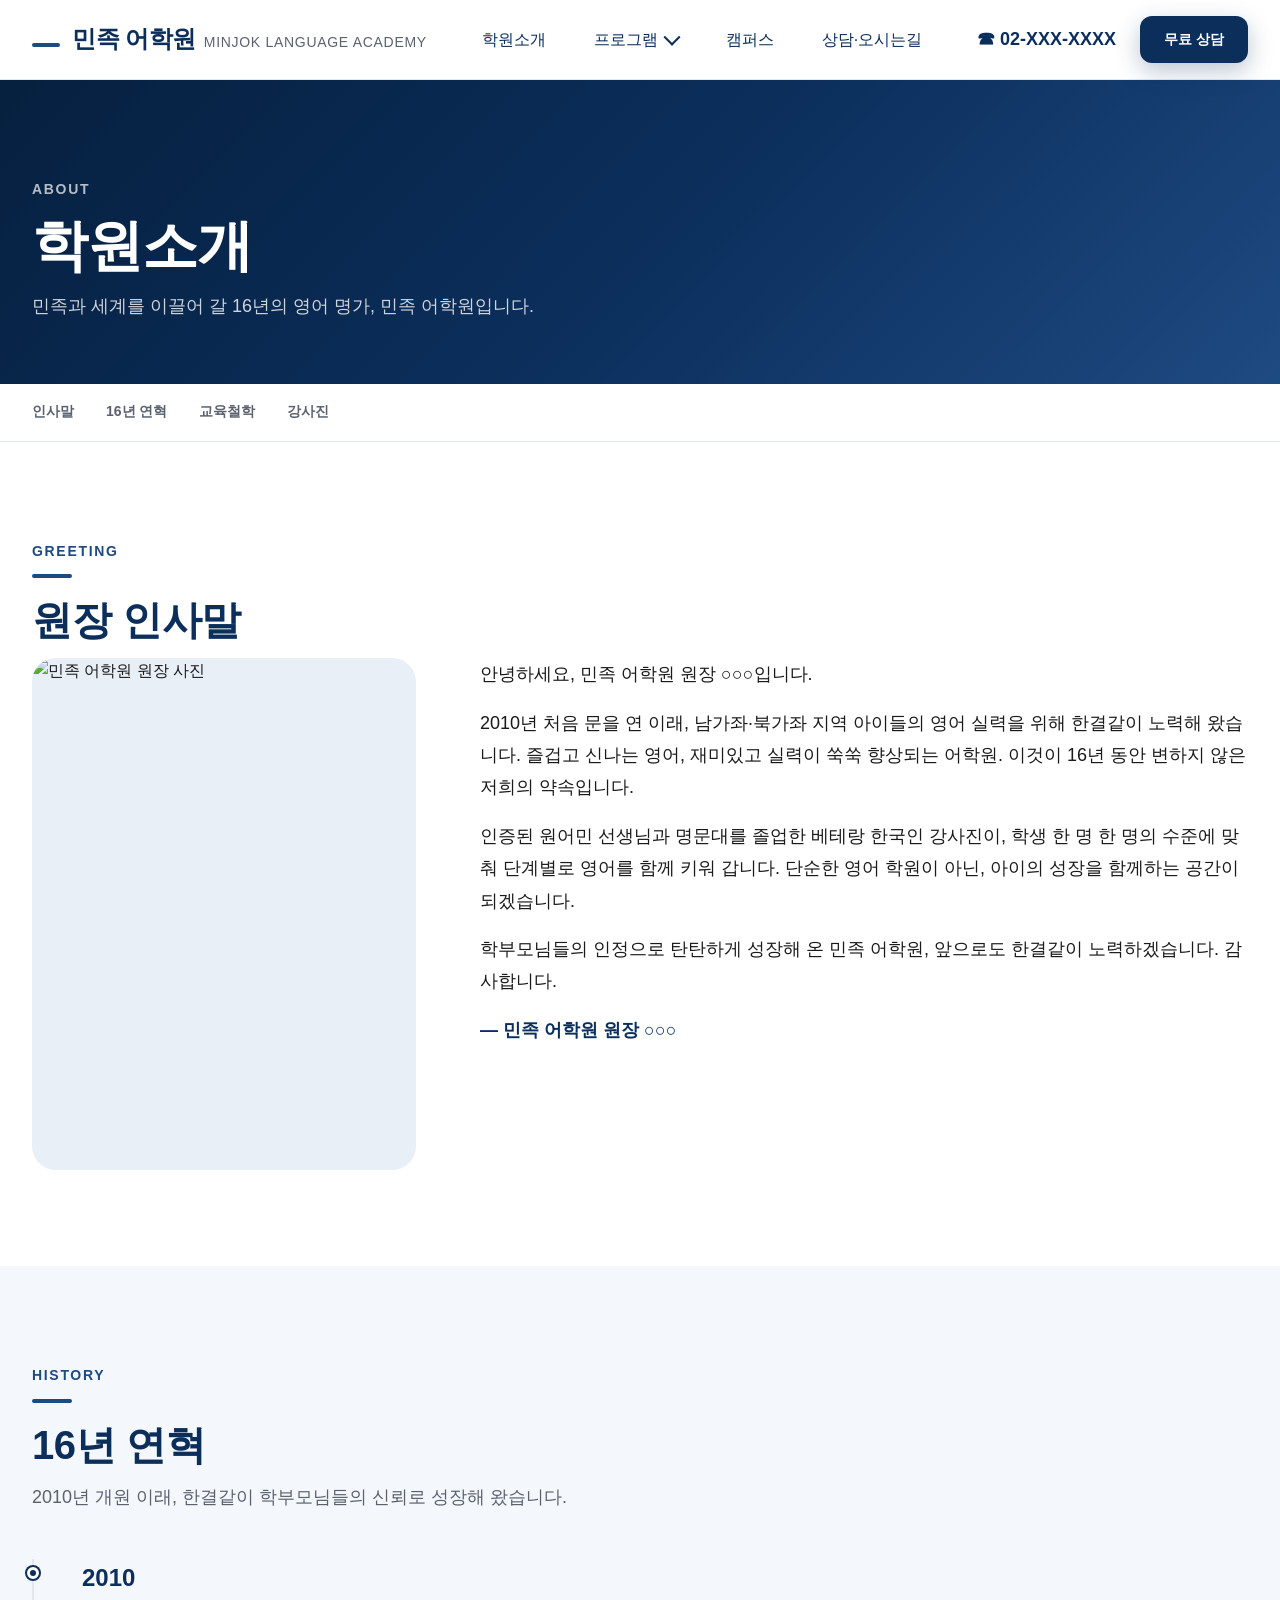
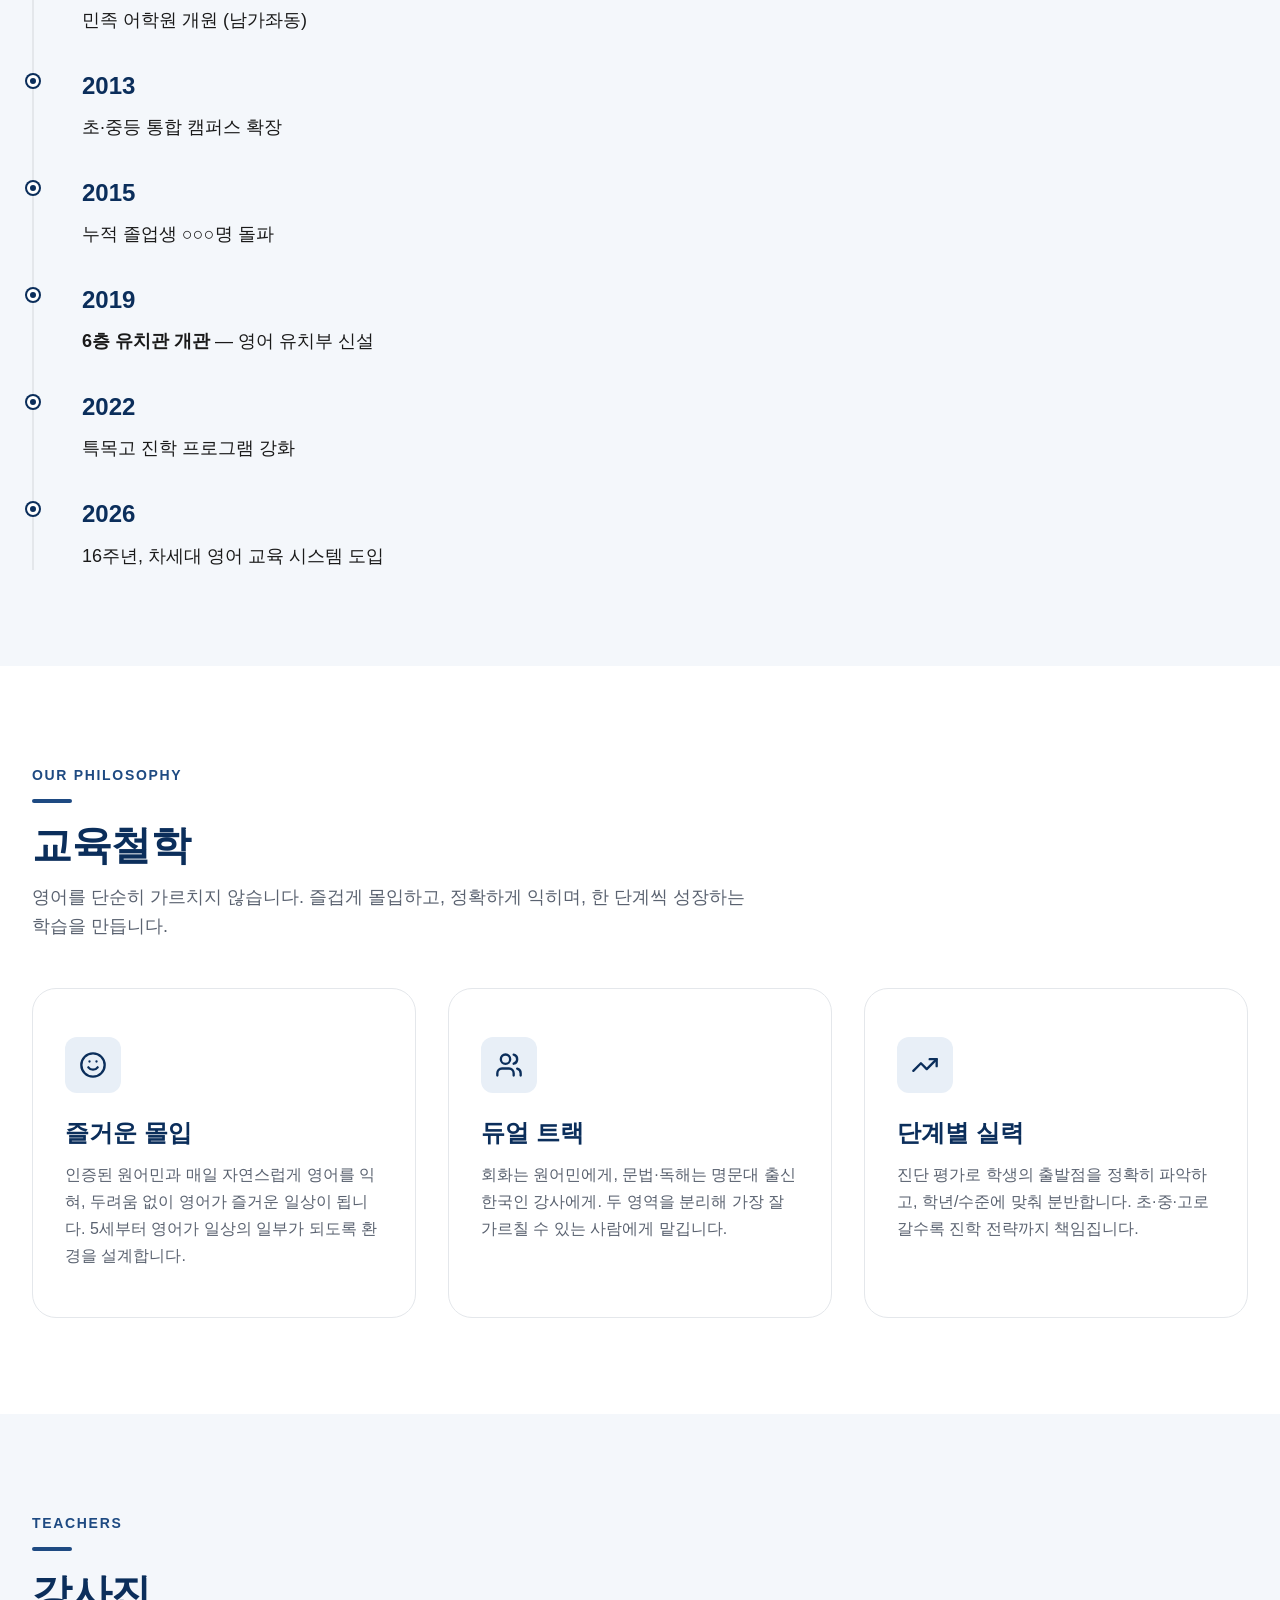
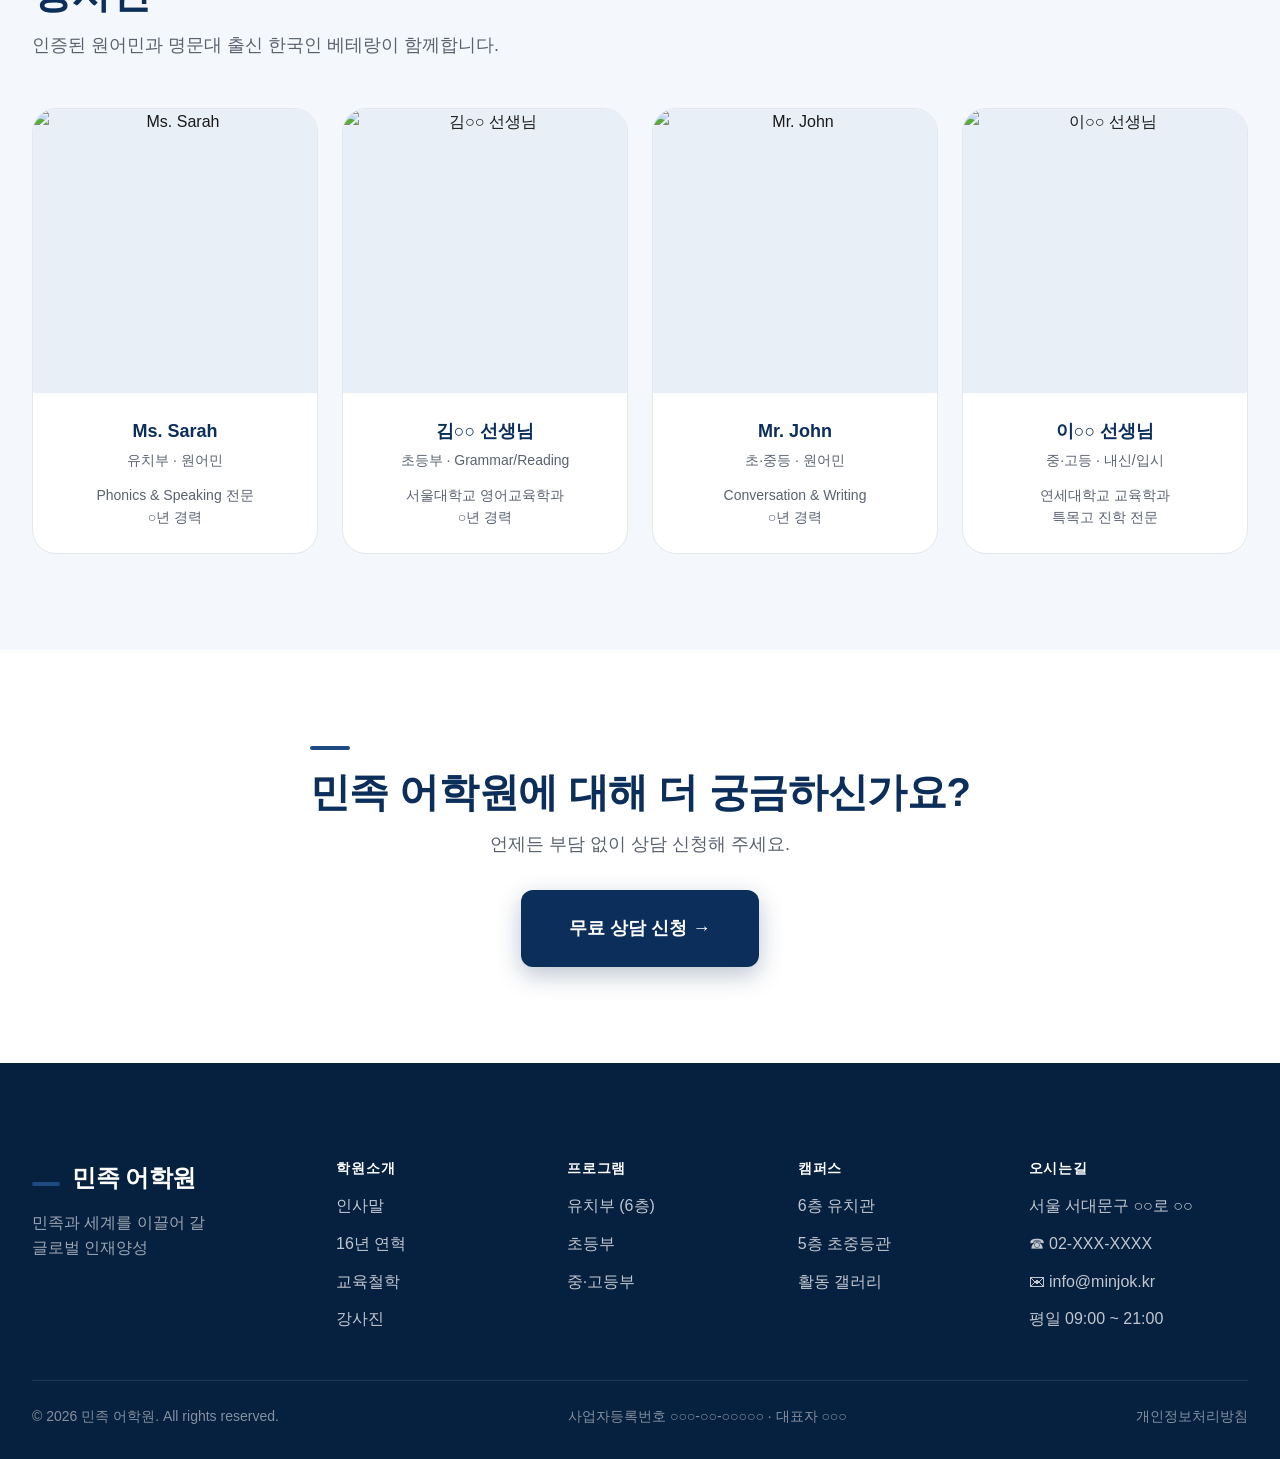
==== about.html @ 3583fe94 "Initial commit: 민족 어학원 홈페이지 — 기획안 + 1차 정적 사이트 - 기획안 6개 문서 (docs/)   - 프로젝트 개요, 사이트맵, 콘텐츠 전략, 와이어프레임," ====
<!DOCTYPE html>
<html lang="ko">
<head>
  <meta charset="UTF-8" />
  <meta name="viewport" content="width=device-width, initial-scale=1" />
  <title>학원소개 — 민족 어학원</title>
  <meta name="description" content="2010년 개원, 16년 역사의 민족 어학원. 원장 인사말, 연혁, 교육철학, 강사진 소개." />
  <link rel="stylesheet" as="style" crossorigin href="https://cdn.jsdelivr.net/gh/orioncactus/pretendard@v1.3.9/dist/web/static/pretendard.min.css" />
  <link rel="stylesheet" href="/assets/css/main.css" />
</head>
<body>
  <div data-include="/partials/header.html"></div>

  <main>
    <section class="page-hero">
      <div class="container">
        <span class="page-hero__eyebrow">About</span>
        <h1>학원소개</h1>
        <p>민족과 세계를 이끌어 갈 16년의 영어 명가, 민족 어학원입니다.</p>
      </div>
    </section>

    <nav class="anchor-nav" aria-label="페이지 내 섹션">
      <div class="container">
        <ul class="anchor-nav__list">
          <li><a href="#greeting">인사말</a></li>
          <li><a href="#history">16년 연혁</a></li>
          <li><a href="#philosophy">교육철학</a></li>
          <li><a href="#teachers">강사진</a></li>
        </ul>
      </div>
    </nav>

    <section class="section" id="greeting" aria-labelledby="greetingHeading">
      <div class="container">
        <span class="eyebrow">Greeting</span>
        <h2 class="section-heading" id="greetingHeading">원장 인사말</h2>

        <div class="greeting">
          <div class="greeting__photo">
            <img src="https://picsum.photos/seed/principal/600/800" alt="민족 어학원 원장 사진" loading="lazy" />
          </div>
          <div class="greeting__body">
            <p>안녕하세요, 민족 어학원 원장 ○○○입니다.</p>
            <p>2010년 처음 문을 연 이래, 남가좌·북가좌 지역 아이들의 영어 실력을 위해 한결같이 노력해 왔습니다. 즐겁고 신나는 영어, 재미있고 실력이 쑥쑥 향상되는 어학원. 이것이 16년 동안 변하지 않은 저희의 약속입니다.</p>
            <p>인증된 원어민 선생님과 명문대를 졸업한 베테랑 한국인 강사진이, 학생 한 명 한 명의 수준에 맞춰 단계별로 영어를 함께 키워 갑니다. 단순한 영어 학원이 아닌, 아이의 성장을 함께하는 공간이 되겠습니다.</p>
            <p>학부모님들의 인정으로 탄탄하게 성장해 온 민족 어학원, 앞으로도 한결같이 노력하겠습니다. 감사합니다.</p>
            <p class="greeting__sign">— 민족 어학원 원장 ○○○</p>
          </div>
        </div>
      </div>
    </section>

    <section class="section section--soft" id="history" aria-labelledby="historyHeading">
      <div class="container">
        <span class="eyebrow">History</span>
        <h2 class="section-heading" id="historyHeading">16년 연혁</h2>
        <p class="section-sub">2010년 개원 이래, 한결같이 학부모님들의 신뢰로 성장해 왔습니다.</p>

        <ol class="timeline">
          <li class="timeline__item">
            <div class="timeline__year">2010</div>
            <p class="timeline__body">민족 어학원 개원 (남가좌동)</p>
          </li>
          <li class="timeline__item">
            <div class="timeline__year">2013</div>
            <p class="timeline__body">초·중등 통합 캠퍼스 확장</p>
          </li>
          <li class="timeline__item">
            <div class="timeline__year">2015</div>
            <p class="timeline__body">누적 졸업생 ○○○명 돌파</p>
          </li>
          <li class="timeline__item">
            <div class="timeline__year">2019</div>
            <p class="timeline__body"><strong>6층 유치관 개관</strong> — 영어 유치부 신설</p>
          </li>
          <li class="timeline__item">
            <div class="timeline__year">2022</div>
            <p class="timeline__body">특목고 진학 프로그램 강화</p>
          </li>
          <li class="timeline__item">
            <div class="timeline__year">2026</div>
            <p class="timeline__body">16주년, 차세대 영어 교육 시스템 도입</p>
          </li>
        </ol>
      </div>
    </section>

    <section class="section" id="philosophy" aria-labelledby="philosophyHeading">
      <div class="container">
        <span class="eyebrow">Our Philosophy</span>
        <h2 class="section-heading" id="philosophyHeading">교육철학</h2>
        <p class="section-sub">
          영어를 단순히 가르치지 않습니다. 즐겁게 몰입하고, 정확하게 익히며, 한 단계씩 성장하는 학습을 만듭니다.
        </p>

        <div class="philosophy">
          <article class="philo-card">
            <div class="philo-card__icon" aria-hidden="true">
              <svg viewBox="0 0 24 24" fill="none" stroke="currentColor" stroke-width="2" stroke-linecap="round" stroke-linejoin="round"><circle cx="12" cy="12" r="10"/><path d="M8 14s1.5 2 4 2 4-2 4-2"/><line x1="9" y1="9" x2="9.01" y2="9"/><line x1="15" y1="9" x2="15.01" y2="9"/></svg>
            </div>
            <h3>즐거운 몰입</h3>
            <p>인증된 원어민과 매일 자연스럽게 영어를 익혀, 두려움 없이 영어가 즐거운 일상이 됩니다. 5세부터 영어가 일상의 일부가 되도록 환경을 설계합니다.</p>
          </article>

          <article class="philo-card">
            <div class="philo-card__icon" aria-hidden="true">
              <svg viewBox="0 0 24 24" fill="none" stroke="currentColor" stroke-width="2" stroke-linecap="round" stroke-linejoin="round"><path d="M16 21v-2a4 4 0 0 0-4-4H6a4 4 0 0 0-4 4v2"/><circle cx="9" cy="7" r="4"/><path d="M22 21v-2a4 4 0 0 0-3-3.87"/><path d="M16 3.13a4 4 0 0 1 0 7.75"/></svg>
            </div>
            <h3>듀얼 트랙</h3>
            <p>회화는 원어민에게, 문법·독해는 명문대 출신 한국인 강사에게. 두 영역을 분리해 가장 잘 가르칠 수 있는 사람에게 맡깁니다.</p>
          </article>

          <article class="philo-card">
            <div class="philo-card__icon" aria-hidden="true">
              <svg viewBox="0 0 24 24" fill="none" stroke="currentColor" stroke-width="2" stroke-linecap="round" stroke-linejoin="round"><polyline points="22 7 13.5 15.5 8.5 10.5 2 17"/><polyline points="16 7 22 7 22 13"/></svg>
            </div>
            <h3>단계별 실력</h3>
            <p>진단 평가로 학생의 출발점을 정확히 파악하고, 학년/수준에 맞춰 분반합니다. 초·중·고로 갈수록 진학 전략까지 책임집니다.</p>
          </article>
        </div>
      </div>
    </section>

    <section class="section section--soft" id="teachers" aria-labelledby="teachersHeading">
      <div class="container">
        <span class="eyebrow">Teachers</span>
        <h2 class="section-heading" id="teachersHeading">강사진</h2>
        <p class="section-sub">인증된 원어민과 명문대 출신 한국인 베테랑이 함께합니다.</p>

        <div class="teachers">
          <article class="teacher">
            <div class="teacher__photo"><img src="https://picsum.photos/seed/teacher1/400/400" alt="Ms. Sarah" loading="lazy" /></div>
            <div class="teacher__body">
              <p class="teacher__name">Ms. Sarah</p>
              <p class="teacher__role">유치부 · 원어민</p>
              <p class="teacher__bio">Phonics & Speaking 전문<br/>○년 경력</p>
            </div>
          </article>

          <article class="teacher">
            <div class="teacher__photo"><img src="https://picsum.photos/seed/teacher2/400/400" alt="김○○ 선생님" loading="lazy" /></div>
            <div class="teacher__body">
              <p class="teacher__name">김○○ 선생님</p>
              <p class="teacher__role">초등부 · Grammar/Reading</p>
              <p class="teacher__bio">서울대학교 영어교육학과<br/>○년 경력</p>
            </div>
          </article>

          <article class="teacher">
            <div class="teacher__photo"><img src="https://picsum.photos/seed/teacher3/400/400" alt="Mr. John" loading="lazy" /></div>
            <div class="teacher__body">
              <p class="teacher__name">Mr. John</p>
              <p class="teacher__role">초·중등 · 원어민</p>
              <p class="teacher__bio">Conversation & Writing<br/>○년 경력</p>
            </div>
          </article>

          <article class="teacher">
            <div class="teacher__photo"><img src="https://picsum.photos/seed/teacher4/400/400" alt="이○○ 선생님" loading="lazy" /></div>
            <div class="teacher__body">
              <p class="teacher__name">이○○ 선생님</p>
              <p class="teacher__role">중·고등 · 내신/입시</p>
              <p class="teacher__bio">연세대학교 교육학과<br/>특목고 진학 전문</p>
            </div>
          </article>
        </div>
      </div>
    </section>

    <section class="section" aria-labelledby="aboutCtaHeading">
      <div class="container text-center">
        <h2 class="section-heading" id="aboutCtaHeading" style="display:inline-block">민족 어학원에 대해 더 궁금하신가요?</h2>
        <p class="section-sub" style="margin: 0 auto var(--sp-6);">언제든 부담 없이 상담 신청해 주세요.</p>
        <a class="btn btn--primary btn--lg" href="/contact.html#consult">무료 상담 신청 →</a>
      </div>
    </section>
  </main>

  <div data-include="/partials/footer.html"></div>
  <script src="/assets/js/main.js"></script>
</body>
</html>
---- assets/css/main.css ----
/* ============================================================
   민족 어학원 — main.css
   디자인 토큰은 docs/04-design-guide.md 기반.
   ============================================================ */

/* -----------------------------
   1. Design Tokens
   ----------------------------- */
:root {
  /* Brand — RISE-style deep blue + white monochrome */
  --color-primary: #0B2E5B;
  --color-primary-dark: #06203F;
  --color-primary-light: #1E4A82;
  --color-accent: #1E4A82;
  --color-accent-dark: #0B2E5B;
  --color-accent-light: #B8C9DD;

  /* Neutral */
  --color-bg: #FFFFFF;
  --color-bg-soft: #F4F7FB;
  --color-bg-cool: #E8EFF7;
  --color-text: #1A1A1A;
  --color-text-sub: #5A6270;
  --color-text-mute: #8B92A0;
  --color-border: #E4E7EB;
  --color-border-strong: #C9CED6;

  /* System */
  --color-success: #16A34A;
  --color-warning: #F59E0B;
  --color-error: #DC2626;

  /* Typography */
  --font-sans: "Pretendard", "Noto Sans KR", -apple-system, BlinkMacSystemFont,
               "Segoe UI", "Helvetica Neue", Arial, sans-serif;
  --font-serif: "Noto Serif KR", Georgia, serif;
  --font-en: "Inter", -apple-system, sans-serif;

  --fs-xs: 12px;  --fs-sm: 14px;  --fs-base: 16px; --fs-md: 18px;
  --fs-lg: 20px;  --fs-xl: 24px;  --fs-2xl: 32px;  --fs-3xl: 40px;
  --fs-4xl: 56px; --fs-5xl: 72px;

  --fw-regular: 400; --fw-medium: 500; --fw-semibold: 600;
  --fw-bold: 700;    --fw-extrabold: 800;

  /* Spacing */
  --sp-1: 4px;  --sp-2: 8px;  --sp-3: 12px; --sp-4: 16px;
  --sp-5: 24px; --sp-6: 32px; --sp-7: 48px; --sp-8: 64px;
  --sp-9: 96px; --sp-10: 128px;

  /* Layout */
  --container-max: 1280px;
  --container-narrow: 960px;
  --header-h: 80px;

  /* Radius */
  --radius-sm: 6px;
  --radius-md: 12px;
  --radius-lg: 24px;
  --radius-pill: 999px;

  /* Shadow */
  --shadow-sm: 0 1px 2px rgba(0, 0, 0, 0.04);
  --shadow-md: 0 4px 16px rgba(11, 46, 91, 0.08);
  --shadow-lg: 0 12px 32px rgba(11, 46, 91, 0.12);
  --shadow-cta: 0 8px 24px rgba(11, 46, 91, 0.28);

  /* Motion */
  --t-base: 0.2s ease;
  --t-slow: 0.4s ease;
}

@media (max-width: 767px) {
  :root {
    --header-h: 64px;
    --fs-5xl: 40px;
    --fs-4xl: 32px;
    --fs-3xl: 28px;
    --fs-2xl: 24px;
  }
}

/* -----------------------------
   2. Base Reset
   ----------------------------- */
*, *::before, *::after { box-sizing: border-box; }

html { -webkit-text-size-adjust: 100%; scroll-behavior: smooth; }
body {
  margin: 0;
  font-family: var(--font-sans);
  font-size: var(--fs-base);
  font-weight: var(--fw-regular);
  line-height: 1.6;
  color: var(--color-text);
  background: var(--color-bg);
  -webkit-font-smoothing: antialiased;
  -moz-osx-font-smoothing: grayscale;
}
img, picture, svg { max-width: 100%; display: block; }
button { font: inherit; cursor: pointer; border: none; background: none; color: inherit; }
a { color: inherit; text-decoration: none; transition: color var(--t-base); }
h1, h2, h3, h4, h5, h6 { margin: 0; line-height: 1.3; font-weight: var(--fw-bold); color: var(--color-primary); }
p { margin: 0; }
ul, ol { margin: 0; padding: 0; list-style: none; }
input, select, textarea {
  font: inherit;
  color: inherit;
  border: 1px solid var(--color-border);
  border-radius: var(--radius-sm);
  padding: var(--sp-3) var(--sp-4);
  background: var(--color-bg);
  width: 100%;
  transition: border-color var(--t-base);
}
input:focus, select:focus, textarea:focus {
  outline: none;
  border-color: var(--color-primary);
  border-width: 2px;
  padding: calc(var(--sp-3) - 1px) calc(var(--sp-4) - 1px);
}
:focus-visible {
  outline: 2px solid var(--color-accent);
  outline-offset: 2px;
}

@media (prefers-reduced-motion: reduce) {
  *, *::before, *::after {
    animation-duration: 0.01ms !important;
    transition-duration: 0.01ms !important;
  }
}

/* -----------------------------
   3. Layout Helpers
   ----------------------------- */
.container {
  max-width: var(--container-max);
  margin: 0 auto;
  padding: 0 var(--sp-6);
}
.container--narrow { max-width: var(--container-narrow); }

@media (max-width: 1023px) {
  .container { padding: 0 var(--sp-5); }
}
@media (max-width: 767px) {
  .container { padding: 0 var(--sp-4); }
}

.section {
  padding: var(--sp-9) 0;
}
.section--soft { background: var(--color-bg-soft); }
.section--cool { background: var(--color-bg-cool); }
.section--dark { background: var(--color-primary); color: #fff; }
.section--dark h1, .section--dark h2, .section--dark h3 { color: #fff; }

@media (max-width: 767px) {
  .section { padding: var(--sp-7) 0; }
}

/* -----------------------------
   4. Typography Utilities
   ----------------------------- */
.eyebrow {
  display: inline-block;
  font-size: var(--fs-sm);
  font-weight: var(--fw-semibold);
  letter-spacing: 0.12em;
  color: var(--color-primary-light);
  text-transform: uppercase;
  margin-bottom: var(--sp-3);
}
.section-heading {
  font-size: var(--fs-3xl);
  letter-spacing: -0.01em;
  margin-bottom: var(--sp-3);
}
.section-heading::before {
  content: "";
  display: block;
  width: 40px;
  height: 4px;
  background: var(--color-accent);
  margin-bottom: var(--sp-4);
  border-radius: 2px;
}
.section--dark .section-heading::before { background: var(--color-accent-light); }
.section-sub {
  color: var(--color-text-sub);
  font-size: var(--fs-md);
  margin-bottom: var(--sp-7);
  max-width: 720px;
}
.section--dark .section-sub { color: rgba(255, 255, 255, 0.8); }

.text-center { text-align: center; }
.text-accent { color: var(--color-accent-dark); }

/* -----------------------------
   5. Buttons
   ----------------------------- */
.btn {
  display: inline-flex;
  align-items: center;
  justify-content: center;
  gap: var(--sp-2);
  padding: var(--sp-4) var(--sp-6);
  font-size: var(--fs-base);
  font-weight: var(--fw-bold);
  border-radius: var(--radius-md);
  transition: transform var(--t-base), box-shadow var(--t-base),
              background var(--t-base), color var(--t-base);
  white-space: nowrap;
}
.btn--primary {
  background: var(--color-primary);
  color: #fff;
  box-shadow: var(--shadow-cta);
}
.btn--primary:hover {
  background: var(--color-primary-dark);
  transform: translateY(-2px);
  color: #fff;
}
.btn--white {
  background: #fff;
  color: var(--color-primary);
  box-shadow: var(--shadow-md);
}
.btn--white:hover {
  background: var(--color-bg-soft);
  transform: translateY(-2px);
  color: var(--color-primary);
}
.btn--secondary {
  background: transparent;
  color: var(--color-primary);
  border: 2px solid var(--color-primary);
}
.btn--secondary:hover {
  background: var(--color-primary);
  color: #fff;
}
.btn--ghost-white {
  background: transparent;
  color: #fff;
  border: 2px solid #fff;
}
.btn--ghost-white:hover {
  background: #fff;
  color: var(--color-primary);
}
.btn--lg { padding: var(--sp-5) var(--sp-7); font-size: var(--fs-md); }
.btn--block { width: 100%; }

.text-link {
  display: inline-flex;
  align-items: center;
  gap: var(--sp-2);
  color: var(--color-primary);
  font-weight: var(--fw-semibold);
}
.text-link::after {
  content: "→";
  transition: transform var(--t-base);
}
.text-link:hover::after { transform: translateX(4px); }

/* -----------------------------
   6. Header
   ----------------------------- */
.site-header {
  position: sticky;
  top: 0;
  left: 0;
  right: 0;
  height: var(--header-h);
  background: rgba(255, 255, 255, 0.96);
  backdrop-filter: blur(8px);
  border-bottom: 1px solid var(--color-border);
  z-index: 100;
  transition: box-shadow var(--t-base);
}
.site-header.is-scrolled { box-shadow: var(--shadow-sm); }
.site-header__inner {
  height: 100%;
  display: flex;
  align-items: center;
  justify-content: space-between;
  gap: var(--sp-6);
}
.brand {
  display: inline-flex;
  align-items: baseline;
  gap: var(--sp-2);
  font-size: var(--fs-xl);
  font-weight: var(--fw-extrabold);
  color: var(--color-primary);
  letter-spacing: -0.02em;
}
.brand__mark {
  display: inline-block;
  width: 28px;
  height: 4px;
  background: var(--color-accent);
  border-radius: 2px;
  margin-right: var(--sp-1);
}
.brand__en {
  font-family: var(--font-en);
  font-size: var(--fs-sm);
  font-weight: var(--fw-medium);
  color: var(--color-text-sub);
  letter-spacing: 0.05em;
  text-transform: uppercase;
}

.nav { display: flex; align-items: center; gap: var(--sp-7); }
.nav__list {
  display: flex;
  align-items: center;
  gap: var(--sp-7);
}
.nav__item { position: relative; }
.nav__link {
  font-size: var(--fs-base);
  font-weight: var(--fw-medium);
  color: var(--color-primary);
  padding: var(--sp-3) 0;
  display: inline-flex;
  align-items: center;
  gap: var(--sp-2);
}
.nav__link:hover { color: var(--color-accent-dark); }
.nav__caret {
  width: 12px; height: 12px;
  display: inline-block;
  border-right: 2px solid currentColor;
  border-bottom: 2px solid currentColor;
  transform: rotate(45deg) translate(-2px, -2px);
}
.nav__dropdown {
  position: absolute;
  top: 100%;
  left: 50%;
  transform: translateX(-50%) translateY(-10px);
  background: #fff;
  border: 1px solid var(--color-border);
  border-radius: var(--radius-md);
  box-shadow: var(--shadow-lg);
  min-width: 200px;
  padding: var(--sp-2);
  opacity: 0;
  visibility: hidden;
  transition: opacity var(--t-base), transform var(--t-base), visibility var(--t-base);
}
.nav__item:hover .nav__dropdown,
.nav__item:focus-within .nav__dropdown {
  opacity: 1;
  visibility: visible;
  transform: translateX(-50%) translateY(0);
}
.nav__dropdown a {
  display: block;
  padding: var(--sp-3) var(--sp-4);
  border-radius: var(--radius-sm);
  font-size: var(--fs-sm);
  color: var(--color-primary);
}
.nav__dropdown a:hover { background: var(--color-bg-soft); color: var(--color-accent-dark); }

.header-cta { display: flex; align-items: center; gap: var(--sp-5); }
.header-phone {
  font-weight: var(--fw-semibold);
  color: var(--color-primary);
  font-family: var(--font-en);
  font-size: var(--fs-md);
}
.header-phone::before { content: "☎ "; }
.header-cta .btn { padding: var(--sp-3) var(--sp-5); font-size: var(--fs-sm); }

.menu-toggle {
  display: none;
  width: 40px; height: 40px;
  align-items: center;
  justify-content: center;
}
.menu-toggle__bar,
.menu-toggle__bar::before,
.menu-toggle__bar::after {
  display: block;
  width: 24px; height: 2px;
  background: var(--color-primary);
  transition: transform var(--t-base);
}
.menu-toggle__bar { position: relative; }
.menu-toggle__bar::before { content: ""; position: absolute; top: -8px; left: 0; }
.menu-toggle__bar::after  { content: ""; position: absolute; top: 8px; left: 0; }

@media (max-width: 1023px) {
  .nav, .header-cta .btn, .header-phone { display: none; }
  .menu-toggle { display: inline-flex; }
}

/* Mobile menu overlay */
.mobile-menu {
  position: fixed;
  inset: 0;
  background: #fff;
  z-index: 200;
  padding: var(--sp-6);
  display: flex;
  flex-direction: column;
  gap: var(--sp-5);
  transform: translateX(100%);
  transition: transform var(--t-slow);
  overflow-y: auto;
}
.mobile-menu.is-open { transform: translateX(0); }
.mobile-menu__head {
  display: flex; align-items: center; justify-content: space-between;
}
.mobile-menu__close {
  width: 40px; height: 40px;
  display: inline-flex;
  align-items: center;
  justify-content: center;
  font-size: var(--fs-xl);
  color: var(--color-primary);
}
.mobile-menu__list { display: flex; flex-direction: column; gap: var(--sp-2); }
.mobile-menu__list a {
  display: block;
  padding: var(--sp-4) var(--sp-2);
  font-size: var(--fs-md);
  font-weight: var(--fw-semibold);
  color: var(--color-primary);
  border-bottom: 1px solid var(--color-border);
}
.mobile-menu__list a.sub { font-size: var(--fs-base); font-weight: var(--fw-regular); padding-left: var(--sp-5); color: var(--color-text-sub); border-bottom: none; }
.mobile-menu__cta { margin-top: auto; display: flex; flex-direction: column; gap: var(--sp-3); }

/* -----------------------------
   7. Hero
   ----------------------------- */
.hero {
  position: relative;
  min-height: 640px;
  display: flex;
  align-items: center;
  color: #fff;
  overflow: hidden;
  background: linear-gradient(135deg, #06203F 0%, #0B2E5B 50%, #1E4A82 100%);
}
.hero::after {
  /* placeholder image overlay - replace with real photo */
  content: "";
  position: absolute;
  inset: 0;
  background-image:
    radial-gradient(circle at 20% 30%, rgba(201, 169, 97, 0.15) 0%, transparent 40%),
    radial-gradient(circle at 80% 70%, rgba(30, 74, 130, 0.4) 0%, transparent 40%);
  pointer-events: none;
}
.hero__inner {
  position: relative;
  z-index: 1;
  padding: var(--sp-9) 0;
  max-width: 760px;
}
.hero__eyebrow {
  display: inline-block;
  font-size: var(--fs-sm);
  letter-spacing: 0.12em;
  text-transform: uppercase;
  color: rgba(255, 255, 255, 0.7);
  margin-bottom: var(--sp-4);
  font-weight: var(--fw-semibold);
}
.hero h1 {
  color: #fff;
  font-size: var(--fs-5xl);
  font-weight: var(--fw-extrabold);
  letter-spacing: -0.02em;
  line-height: 1.15;
  margin-bottom: var(--sp-5);
}
.hero__highlight { color: var(--color-accent-light); }
.hero__sub {
  font-size: var(--fs-lg);
  color: rgba(255, 255, 255, 0.85);
  line-height: 1.6;
  margin-bottom: var(--sp-7);
  max-width: 560px;
}
.hero__actions { display: flex; flex-wrap: wrap; gap: var(--sp-4); }

@media (max-width: 767px) {
  .hero { min-height: 520px; }
  .hero__sub { font-size: var(--fs-base); }
}

/* -----------------------------
   8. Stats (Trust strip)
   ----------------------------- */
.stats {
  display: grid;
  grid-template-columns: repeat(4, 1fr);
  gap: var(--sp-5);
}
.stat {
  background: #fff;
  border: 1px solid var(--color-border);
  border-radius: var(--radius-lg);
  padding: var(--sp-6) var(--sp-5);
  text-align: center;
  transition: transform var(--t-base), box-shadow var(--t-base);
}
.stat:hover { transform: translateY(-4px); box-shadow: var(--shadow-md); }
.stat__num {
  font-family: var(--font-en);
  font-size: var(--fs-3xl);
  font-weight: var(--fw-extrabold);
  color: var(--color-primary);
  line-height: 1;
  margin-bottom: var(--sp-2);
}
.stat__num span { color: var(--color-accent-dark); }
.stat__label {
  font-size: var(--fs-sm);
  font-weight: var(--fw-medium);
  color: var(--color-text-sub);
}
.stats__subline {
  text-align: center;
  margin-top: var(--sp-6);
  color: var(--color-text-sub);
  font-size: var(--fs-md);
}

@media (max-width: 767px) {
  .stats { grid-template-columns: repeat(2, 1fr); gap: var(--sp-3); }
  .stat { padding: var(--sp-5) var(--sp-4); }
  .stat__num { font-size: var(--fs-2xl); }
}

/* -----------------------------
   9. Philosophy
   ----------------------------- */
.philosophy { display: grid; grid-template-columns: repeat(3, 1fr); gap: var(--sp-6); }
.philo-card {
  background: #fff;
  border: 1px solid var(--color-border);
  border-radius: var(--radius-lg);
  padding: var(--sp-7) var(--sp-6);
  transition: transform var(--t-base), box-shadow var(--t-base);
}
.philo-card:hover { transform: translateY(-4px); box-shadow: var(--shadow-md); }
.philo-card__icon {
  width: 56px; height: 56px;
  display: inline-flex;
  align-items: center;
  justify-content: center;
  background: var(--color-bg-cool);
  border-radius: var(--radius-md);
  margin-bottom: var(--sp-5);
  color: var(--color-primary);
}
.philo-card__icon svg { width: 28px; height: 28px; }
.philo-card h3 {
  font-size: var(--fs-xl);
  margin-bottom: var(--sp-3);
}
.philo-card p { color: var(--color-text-sub); line-height: 1.7; }

@media (max-width: 767px) {
  .philosophy { grid-template-columns: 1fr; }
}

/* -----------------------------
   10. Programs
   ----------------------------- */
.programs { display: grid; grid-template-columns: repeat(3, 1fr); gap: var(--sp-6); }
.program-card {
  background: #fff;
  border: 1px solid var(--color-border);
  border-radius: var(--radius-lg);
  overflow: hidden;
  display: flex;
  flex-direction: column;
  transition: transform var(--t-base), box-shadow var(--t-base);
}
.program-card:hover { transform: translateY(-4px); box-shadow: var(--shadow-lg); }
.program-card__img {
  aspect-ratio: 4 / 3;
  width: 100%;
  object-fit: cover;
  background: var(--color-bg-cool);
}
.program-card__body { padding: var(--sp-6); display: flex; flex-direction: column; gap: var(--sp-3); flex: 1; }
.program-card__tag {
  display: inline-block;
  font-size: var(--fs-xs);
  letter-spacing: 0.08em;
  font-weight: var(--fw-semibold);
  color: var(--color-accent-dark);
  text-transform: uppercase;
}
.program-card h3 { font-size: var(--fs-xl); }
.program-card__meta {
  font-size: var(--fs-sm);
  color: var(--color-text-sub);
  margin-bottom: var(--sp-2);
}
.program-card__desc { color: var(--color-text-sub); line-height: 1.6; flex: 1; }
.program-card__link { margin-top: var(--sp-4); }

@media (max-width: 1023px) { .programs { grid-template-columns: 1fr; } }

/* -----------------------------
   11. Promises (3 cards)
   ----------------------------- */
.promises {
  display: grid;
  grid-template-columns: repeat(3, 1fr);
  gap: var(--sp-6);
}
.promise {
  background: var(--color-primary);
  color: #fff;
  border-radius: var(--radius-lg);
  padding: var(--sp-7) var(--sp-6);
  position: relative;
  overflow: hidden;
}
.promise::before {
  content: "";
  position: absolute;
  top: 0; left: 0;
  width: 64px; height: 4px;
  background: var(--color-accent);
}
.promise__icon {
  width: 48px; height: 48px;
  display: inline-flex;
  align-items: center;
  justify-content: center;
  margin-bottom: var(--sp-5);
  color: var(--color-accent);
}
.promise__icon svg { width: 32px; height: 32px; }
.promise h3 { color: #fff; font-size: var(--fs-xl); margin-bottom: var(--sp-3); }
.promise p { color: rgba(255, 255, 255, 0.8); line-height: 1.7; }

@media (max-width: 1023px) { .promises { grid-template-columns: 1fr; } }

/* -----------------------------
   12. Gallery
   ----------------------------- */
.gallery {
  display: grid;
  grid-template-columns: repeat(6, 1fr);
  gap: var(--sp-4);
}
.gallery__item {
  aspect-ratio: 1 / 1;
  border-radius: var(--radius-md);
  overflow: hidden;
  position: relative;
}
.gallery__item img {
  width: 100%; height: 100%; object-fit: cover;
  transition: transform var(--t-slow);
}
.gallery__item:hover img { transform: scale(1.05); }
.gallery__item span {
  position: absolute;
  left: var(--sp-3); bottom: var(--sp-3);
  background: rgba(11, 46, 91, 0.85);
  color: #fff;
  font-size: var(--fs-xs);
  font-weight: var(--fw-medium);
  padding: var(--sp-1) var(--sp-3);
  border-radius: var(--radius-pill);
}

@media (max-width: 1023px) { .gallery { grid-template-columns: repeat(3, 1fr); } }
@media (max-width: 767px)  { .gallery { grid-template-columns: repeat(2, 1fr); } }

/* -----------------------------
   13. Reviews
   ----------------------------- */
.reviews { display: grid; grid-template-columns: repeat(3, 1fr); gap: var(--sp-6); }
.review {
  background: #fff;
  border: 1px solid var(--color-border);
  border-radius: var(--radius-lg);
  padding: var(--sp-6);
  display: flex;
  flex-direction: column;
  gap: var(--sp-4);
}
.review__quote {
  font-size: var(--fs-2xl);
  color: var(--color-accent);
  line-height: 1;
  font-family: var(--font-serif);
}
.review__body {
  color: var(--color-text);
  line-height: 1.7;
  flex: 1;
}
.review__author {
  font-size: var(--fs-sm);
  color: var(--color-text-sub);
  font-weight: var(--fw-medium);
  border-top: 1px solid var(--color-border);
  padding-top: var(--sp-3);
}

@media (max-width: 1023px) { .reviews { grid-template-columns: 1fr; } }

/* -----------------------------
   14. Contact (map + form)
   ----------------------------- */
.contact-grid {
  display: grid;
  grid-template-columns: 1fr 1fr;
  gap: var(--sp-7);
  align-items: stretch;
}
.map-card {
  background: var(--color-bg-soft);
  border: 1px solid var(--color-border);
  border-radius: var(--radius-lg);
  overflow: hidden;
  display: flex;
  flex-direction: column;
}
.map-card__map {
  flex: 1;
  min-height: 320px;
  background:
    repeating-linear-gradient(
      45deg,
      var(--color-bg-cool) 0 12px,
      var(--color-bg-soft) 12px 24px
    );
  display: flex;
  align-items: center;
  justify-content: center;
  color: var(--color-text-mute);
  font-size: var(--fs-sm);
}
.map-card__info {
  padding: var(--sp-5);
  border-top: 1px solid var(--color-border);
  display: flex;
  flex-direction: column;
  gap: var(--sp-2);
  background: #fff;
}
.map-card__info dt { font-size: var(--fs-xs); color: var(--color-text-mute); }
.map-card__info dd { margin: 0; font-weight: var(--fw-semibold); }

.contact-form {
  background: #fff;
  border: 1px solid var(--color-border);
  border-radius: var(--radius-lg);
  padding: var(--sp-6);
  display: flex;
  flex-direction: column;
  gap: var(--sp-4);
}
.contact-form h3 { font-size: var(--fs-xl); margin-bottom: var(--sp-2); }
.form-row { display: flex; flex-direction: column; gap: var(--sp-2); }
.form-row label { font-size: var(--fs-sm); font-weight: var(--fw-medium); color: var(--color-text-sub); }
.form-checkbox {
  display: inline-flex;
  align-items: center;
  gap: var(--sp-2);
  font-size: var(--fs-sm);
  color: var(--color-text-sub);
}
.form-checkbox input { width: auto; }
.form-status {
  font-size: var(--fs-sm);
  color: var(--color-success);
  background: rgba(22, 163, 74, 0.08);
  padding: var(--sp-3);
  border-radius: var(--radius-sm);
  display: none;
}
.form-status.is-visible { display: block; }

@media (max-width: 1023px) { .contact-grid { grid-template-columns: 1fr; } }

/* -----------------------------
   15. Footer
   ----------------------------- */
.site-footer {
  background: var(--color-primary-dark);
  color: rgba(255, 255, 255, 0.75);
  padding: var(--sp-9) 0 var(--sp-6);
}
.site-footer__top {
  display: grid;
  grid-template-columns: 1.4fr 1fr 1fr 1fr 1.2fr;
  gap: var(--sp-7);
  padding-bottom: var(--sp-7);
  border-bottom: 1px solid rgba(255, 255, 255, 0.1);
}
.site-footer__brand .brand { color: #fff; }
.site-footer__brand .brand__en { color: rgba(255, 255, 255, 0.6); }
.site-footer__brand p { color: rgba(255, 255, 255, 0.6); margin-top: var(--sp-3); }
.footer-col h4 {
  color: #fff;
  font-size: var(--fs-sm);
  font-weight: var(--fw-semibold);
  letter-spacing: 0.06em;
  text-transform: uppercase;
  margin-bottom: var(--sp-4);
}
.footer-col ul { display: flex; flex-direction: column; gap: var(--sp-3); }
.footer-col a:hover { color: var(--color-accent-light); }
.site-footer__bottom {
  padding-top: var(--sp-5);
  display: flex;
  justify-content: space-between;
  align-items: center;
  flex-wrap: wrap;
  gap: var(--sp-3);
  color: rgba(255, 255, 255, 0.5);
  font-size: var(--fs-sm);
}

@media (max-width: 1023px) {
  .site-footer__top { grid-template-columns: 1fr 1fr; }
}
@media (max-width: 767px) {
  .site-footer__top { grid-template-columns: 1fr; gap: var(--sp-5); }
}

/* -----------------------------
   16. Floating CTA
   ----------------------------- */
.floating-cta {
  position: fixed;
  right: var(--sp-5);
  bottom: var(--sp-5);
  display: inline-flex;
  align-items: center;
  gap: var(--sp-2);
  padding: var(--sp-4) var(--sp-5);
  background: var(--color-primary);
  color: #fff;
  border-radius: var(--radius-pill);
  font-weight: var(--fw-bold);
  box-shadow: var(--shadow-cta);
  z-index: 90;
  opacity: 0;
  transform: translateY(20px);
  pointer-events: none;
  transition: opacity var(--t-slow), transform var(--t-slow);
}
.floating-cta.is-visible {
  opacity: 1;
  transform: translateY(0);
  pointer-events: auto;
}
.floating-cta:hover { background: var(--color-primary-dark); color: #fff; }

@media (max-width: 767px) {
  .floating-cta { right: var(--sp-4); bottom: var(--sp-4); padding: var(--sp-3) var(--sp-4); }
}

/* ============================================================
   17. Page Hero (서브 페이지 헤더)
   ============================================================ */
.page-hero {
  background: linear-gradient(135deg, #06203F 0%, #0B2E5B 50%, #1E4A82 100%);
  color: #fff;
  padding: var(--sp-9) 0 var(--sp-8);
}
.page-hero__eyebrow {
  display: inline-block;
  font-size: var(--fs-sm);
  letter-spacing: 0.12em;
  text-transform: uppercase;
  color: rgba(255, 255, 255, 0.7);
  margin-bottom: var(--sp-3);
  font-weight: var(--fw-semibold);
}
.page-hero h1 {
  color: #fff;
  font-size: var(--fs-4xl);
  font-weight: var(--fw-extrabold);
  letter-spacing: -0.02em;
  line-height: 1.2;
  margin-bottom: var(--sp-3);
}
.page-hero p {
  font-size: var(--fs-md);
  color: rgba(255, 255, 255, 0.8);
  max-width: 720px;
}

.page-hero--photo {
  position: relative;
  min-height: 420px;
  display: flex;
  align-items: flex-end;
  overflow: hidden;
}
.page-hero--photo::before {
  content: "";
  position: absolute;
  inset: 0;
  background-image: linear-gradient(180deg, rgba(11, 46, 91, 0.35) 0%, rgba(6, 32, 63, 0.85) 100%);
}
.page-hero--photo > .container { position: relative; z-index: 1; padding-bottom: var(--sp-8); padding-top: var(--sp-9); }

/* ============================================================
   18. Anchor Nav (페이지 내 섹션 탭)
   ============================================================ */
.anchor-nav {
  position: sticky;
  top: var(--header-h);
  background: #fff;
  border-bottom: 1px solid var(--color-border);
  z-index: 50;
}
.anchor-nav__list {
  display: flex;
  gap: var(--sp-6);
  overflow-x: auto;
  scrollbar-width: none;
}
.anchor-nav__list::-webkit-scrollbar { display: none; }
.anchor-nav__list a {
  display: inline-block;
  padding: var(--sp-4) 0;
  font-size: var(--fs-sm);
  font-weight: var(--fw-semibold);
  color: var(--color-text-sub);
  border-bottom: 2px solid transparent;
  white-space: nowrap;
  transition: color var(--t-base), border-color var(--t-base);
}
.anchor-nav__list a:hover,
.anchor-nav__list a.is-active {
  color: var(--color-primary);
  border-bottom-color: var(--color-primary);
}

/* ============================================================
   19. Timeline (연혁)
   ============================================================ */
.timeline {
  position: relative;
  padding-left: var(--sp-7);
  border-left: 2px solid var(--color-border);
  display: flex;
  flex-direction: column;
  gap: var(--sp-6);
}
.timeline__item {
  position: relative;
}
.timeline__item::before {
  content: "";
  position: absolute;
  left: calc(var(--sp-7) * -1 - 7px);
  top: 8px;
  width: 12px;
  height: 12px;
  background: var(--color-primary);
  border-radius: 50%;
  border: 3px solid #fff;
  box-shadow: 0 0 0 2px var(--color-primary);
}
.timeline__year {
  display: inline-block;
  font-family: var(--font-en);
  font-size: var(--fs-xl);
  font-weight: var(--fw-extrabold);
  color: var(--color-primary);
  margin-bottom: var(--sp-2);
}
.timeline__body {
  font-size: var(--fs-md);
  color: var(--color-text);
  line-height: 1.6;
}

/* ============================================================
   20. Greeting block (인사말)
   ============================================================ */
.greeting {
  display: grid;
  grid-template-columns: 1fr 2fr;
  gap: var(--sp-8);
  align-items: start;
}
.greeting__photo {
  aspect-ratio: 3 / 4;
  width: 100%;
  border-radius: var(--radius-lg);
  overflow: hidden;
  background: var(--color-bg-cool);
}
.greeting__photo img { width: 100%; height: 100%; object-fit: cover; }
.greeting__body {
  font-size: var(--fs-md);
  line-height: 1.8;
  color: var(--color-text);
}
.greeting__body p + p { margin-top: var(--sp-4); }
.greeting__sign {
  margin-top: var(--sp-6);
  font-weight: var(--fw-bold);
  color: var(--color-primary);
}

@media (max-width: 767px) {
  .greeting { grid-template-columns: 1fr; gap: var(--sp-5); }
  .greeting__photo { max-width: 320px; }
}

/* ============================================================
   21. Teachers (강사진)
   ============================================================ */
.teachers {
  display: grid;
  grid-template-columns: repeat(4, 1fr);
  gap: var(--sp-5);
}
.teacher {
  background: #fff;
  border: 1px solid var(--color-border);
  border-radius: var(--radius-lg);
  overflow: hidden;
  text-align: center;
  transition: transform var(--t-base), box-shadow var(--t-base);
}
.teacher:hover { transform: translateY(-4px); box-shadow: var(--shadow-md); }
.teacher__photo {
  aspect-ratio: 1 / 1;
  background: var(--color-bg-cool);
}
.teacher__photo img { width: 100%; height: 100%; object-fit: cover; }
.teacher__body { padding: var(--sp-5); }
.teacher__name { font-size: var(--fs-md); font-weight: var(--fw-bold); color: var(--color-primary); margin-bottom: var(--sp-1); }
.teacher__role { font-size: var(--fs-sm); color: var(--color-text-sub); margin-bottom: var(--sp-3); }
.teacher__bio { font-size: var(--fs-sm); color: var(--color-text-sub); line-height: 1.6; }

@media (max-width: 1023px) { .teachers { grid-template-columns: repeat(2, 1fr); } }
@media (max-width: 480px)  { .teachers { grid-template-columns: 1fr; } }

/* ============================================================
   22. Schedule table (일과표 / 시간표)
   ============================================================ */
.schedule {
  background: #fff;
  border: 1px solid var(--color-border);
  border-radius: var(--radius-lg);
  overflow: hidden;
}
.schedule__row {
  display: grid;
  grid-template-columns: 120px 1fr;
  gap: var(--sp-5);
  padding: var(--sp-4) var(--sp-6);
  border-bottom: 1px solid var(--color-border);
  align-items: center;
}
.schedule__row:last-child { border-bottom: none; }
.schedule__row:nth-child(odd) { background: var(--color-bg-soft); }
.schedule__time {
  font-family: var(--font-en);
  font-weight: var(--fw-bold);
  color: var(--color-primary);
  font-size: var(--fs-md);
}
.schedule__activity { color: var(--color-text); }

@media (max-width: 767px) {
  .schedule__row { grid-template-columns: 88px 1fr; padding: var(--sp-3) var(--sp-4); }
}

/* ============================================================
   23. Subject grid (과목 9가지 등)
   ============================================================ */
.subject-grid {
  display: grid;
  grid-template-columns: repeat(3, 1fr);
  gap: var(--sp-4);
}
.subject {
  background: #fff;
  border: 1px solid var(--color-border);
  border-radius: var(--radius-md);
  padding: var(--sp-5);
  text-align: center;
  transition: border-color var(--t-base), transform var(--t-base);
}
.subject:hover { border-color: var(--color-primary); transform: translateY(-2px); }
.subject__name { font-weight: var(--fw-bold); color: var(--color-primary); font-size: var(--fs-md); }
.subject__desc { font-size: var(--fs-sm); color: var(--color-text-sub); margin-top: var(--sp-1); }

@media (max-width: 767px) { .subject-grid { grid-template-columns: repeat(2, 1fr); } }

/* ============================================================
   24. Activity cards (특별 활동)
   ============================================================ */
.activities {
  display: grid;
  grid-template-columns: repeat(4, 1fr);
  gap: var(--sp-4);
}
.activity {
  border-radius: var(--radius-lg);
  overflow: hidden;
  background: #fff;
  border: 1px solid var(--color-border);
  display: flex;
  flex-direction: column;
}
.activity__img { aspect-ratio: 4 / 3; object-fit: cover; width: 100%; background: var(--color-bg-cool); }
.activity__body { padding: var(--sp-4); }
.activity__name { font-weight: var(--fw-bold); color: var(--color-primary); margin-bottom: var(--sp-1); }
.activity__desc { font-size: var(--fs-sm); color: var(--color-text-sub); line-height: 1.5; }

@media (max-width: 1023px) { .activities { grid-template-columns: repeat(2, 1fr); } }
@media (max-width: 480px)  { .activities { grid-template-columns: 1fr; } }

/* ============================================================
   25. Level stepper (레벨 진도표)
   ============================================================ */
.stepper {
  display: flex;
  align-items: stretch;
  gap: 0;
  flex-wrap: wrap;
}
.stepper__step {
  flex: 1;
  min-width: 140px;
  padding: var(--sp-5) var(--sp-4);
  background: #fff;
  border: 1px solid var(--color-border);
  border-right: none;
  position: relative;
  text-align: center;
}
.stepper__step:last-child { border-right: 1px solid var(--color-border); border-radius: 0 var(--radius-md) var(--radius-md) 0; }
.stepper__step:first-child { border-radius: var(--radius-md) 0 0 var(--radius-md); }
.stepper__step::after {
  content: "→";
  position: absolute;
  right: -10px;
  top: 50%;
  transform: translateY(-50%);
  background: #fff;
  color: var(--color-primary);
  font-weight: var(--fw-bold);
  width: 20px;
  height: 20px;
  display: flex;
  align-items: center;
  justify-content: center;
  z-index: 1;
}
.stepper__step:last-child::after { display: none; }
.stepper__step strong { display: block; color: var(--color-primary); font-size: var(--fs-md); margin-bottom: var(--sp-1); }
.stepper__step span { font-size: var(--fs-sm); color: var(--color-text-sub); }

@media (max-width: 767px) {
  .stepper { flex-direction: column; }
  .stepper__step { border-right: 1px solid var(--color-border); border-bottom: none; border-radius: 0 !important; }
  .stepper__step:first-child { border-radius: var(--radius-md) var(--radius-md) 0 0 !important; }
  .stepper__step:last-child { border-radius: 0 0 var(--radius-md) var(--radius-md) !important; }
  .stepper__step::after { content: "↓"; right: 50%; top: auto; bottom: -10px; transform: translateX(50%); }
}

/* ============================================================
   26. Track cards (3 tracks)
   ============================================================ */
.tracks {
  display: grid;
  grid-template-columns: repeat(3, 1fr);
  gap: var(--sp-5);
}
.track {
  background: #fff;
  border: 1px solid var(--color-border);
  border-radius: var(--radius-lg);
  padding: var(--sp-7) var(--sp-5);
  text-align: center;
  position: relative;
  overflow: hidden;
}
.track__badge {
  position: absolute;
  top: var(--sp-4);
  right: var(--sp-4);
  background: var(--color-primary);
  color: #fff;
  font-size: var(--fs-xs);
  padding: var(--sp-1) var(--sp-3);
  border-radius: var(--radius-pill);
  font-weight: var(--fw-semibold);
}
.track__icon { color: var(--color-primary); margin-bottom: var(--sp-4); }
.track__icon svg { width: 40px; height: 40px; margin: 0 auto; }
.track h3 { font-size: var(--fs-xl); margin-bottom: var(--sp-2); }
.track p { color: var(--color-text-sub); line-height: 1.6; }

@media (max-width: 1023px) { .tracks { grid-template-columns: 1fr; } }

/* ============================================================
   27. Accordion
   ============================================================ */
.accordion {
  border: 1px solid var(--color-border);
  border-radius: var(--radius-lg);
  overflow: hidden;
  background: #fff;
}
.accordion__item {
  border-bottom: 1px solid var(--color-border);
}
.accordion__item:last-child { border-bottom: none; }
.accordion__item summary {
  list-style: none;
  cursor: pointer;
  padding: var(--sp-5) var(--sp-6);
  display: flex;
  align-items: center;
  justify-content: space-between;
  font-weight: var(--fw-semibold);
  color: var(--color-primary);
  font-size: var(--fs-md);
  transition: background var(--t-base);
}
.accordion__item summary::-webkit-details-marker { display: none; }
.accordion__item summary::after {
  content: "+";
  font-size: var(--fs-xl);
  color: var(--color-primary);
  font-weight: var(--fw-regular);
  transition: transform var(--t-base);
}
.accordion__item[open] summary { background: var(--color-bg-soft); }
.accordion__item[open] summary::after { content: "−"; }
.accordion__body {
  padding: var(--sp-4) var(--sp-6) var(--sp-6);
  color: var(--color-text-sub);
  line-height: 1.7;
}

/* ============================================================
   28. Facility block (campus pages)
   ============================================================ */
.facility {
  display: grid;
  grid-template-columns: 1fr 1fr;
  gap: var(--sp-7);
  align-items: center;
}
.facility--reverse > :first-child { order: 2; }
.facility__photo {
  aspect-ratio: 4 / 3;
  border-radius: var(--radius-lg);
  overflow: hidden;
  background: var(--color-bg-cool);
}
.facility__photo img { width: 100%; height: 100%; object-fit: cover; }
.facility__info h3 { font-size: var(--fs-2xl); margin-bottom: var(--sp-4); }
.facility__info ul { display: flex; flex-direction: column; gap: var(--sp-2); margin-top: var(--sp-3); }
.facility__info li { padding-left: var(--sp-5); position: relative; color: var(--color-text); }
.facility__info li::before {
  content: "";
  position: absolute;
  left: 0; top: 10px;
  width: 6px; height: 6px;
  background: var(--color-primary);
  border-radius: 50%;
}

@media (max-width: 1023px) {
  .facility { grid-template-columns: 1fr; }
  .facility--reverse > :first-child { order: 0; }
}

/* ============================================================
   29. Channel list (contact)
   ============================================================ */
.channels { display: flex; flex-direction: column; gap: var(--sp-4); }
.channel {
  display: flex;
  align-items: center;
  gap: var(--sp-4);
  padding: var(--sp-5);
  background: #fff;
  border: 1px solid var(--color-border);
  border-radius: var(--radius-md);
}
.channel__icon {
  width: 48px; height: 48px;
  display: inline-flex;
  align-items: center;
  justify-content: center;
  background: var(--color-bg-cool);
  border-radius: var(--radius-md);
  color: var(--color-primary);
  flex-shrink: 0;
}
.channel__icon svg { width: 24px; height: 24px; }
.channel__title { font-size: var(--fs-sm); color: var(--color-text-sub); }
.channel__value { font-weight: var(--fw-bold); color: var(--color-primary); font-size: var(--fs-md); }

/* ============================================================
   30. Location info (contact)
   ============================================================ */
.location-info {
  display: grid;
  grid-template-columns: repeat(2, 1fr);
  gap: var(--sp-4);
  margin-top: var(--sp-6);
}
.location-info__row {
  display: flex;
  gap: var(--sp-3);
  align-items: flex-start;
  padding: var(--sp-4);
  background: var(--color-bg-soft);
  border-radius: var(--radius-md);
}
.location-info__row strong {
  flex-shrink: 0;
  color: var(--color-primary);
  font-size: var(--fs-sm);
  width: 60px;
}
@media (max-width: 767px) { .location-info { grid-template-columns: 1fr; } }

/* ============================================================
   31. Gallery (masonry-like grid for campus)
   ============================================================ */
.gallery-grid {
  display: grid;
  grid-template-columns: repeat(4, 1fr);
  gap: var(--sp-4);
}
.gallery-grid > * {
  aspect-ratio: 1 / 1;
  border-radius: var(--radius-md);
  overflow: hidden;
  background: var(--color-bg-cool);
}
.gallery-grid > *:nth-child(7n+1) { aspect-ratio: 1 / 1; grid-row: span 2; aspect-ratio: 1 / 2; }
.gallery-grid img { width: 100%; height: 100%; object-fit: cover; transition: transform var(--t-slow); }
.gallery-grid > *:hover img { transform: scale(1.05); }

@media (max-width: 1023px) { .gallery-grid { grid-template-columns: repeat(3, 1fr); } .gallery-grid > *:nth-child(7n+1) { aspect-ratio: 1/1; grid-row: span 1; } }
@media (max-width: 600px)  { .gallery-grid { grid-template-columns: repeat(2, 1fr); } }
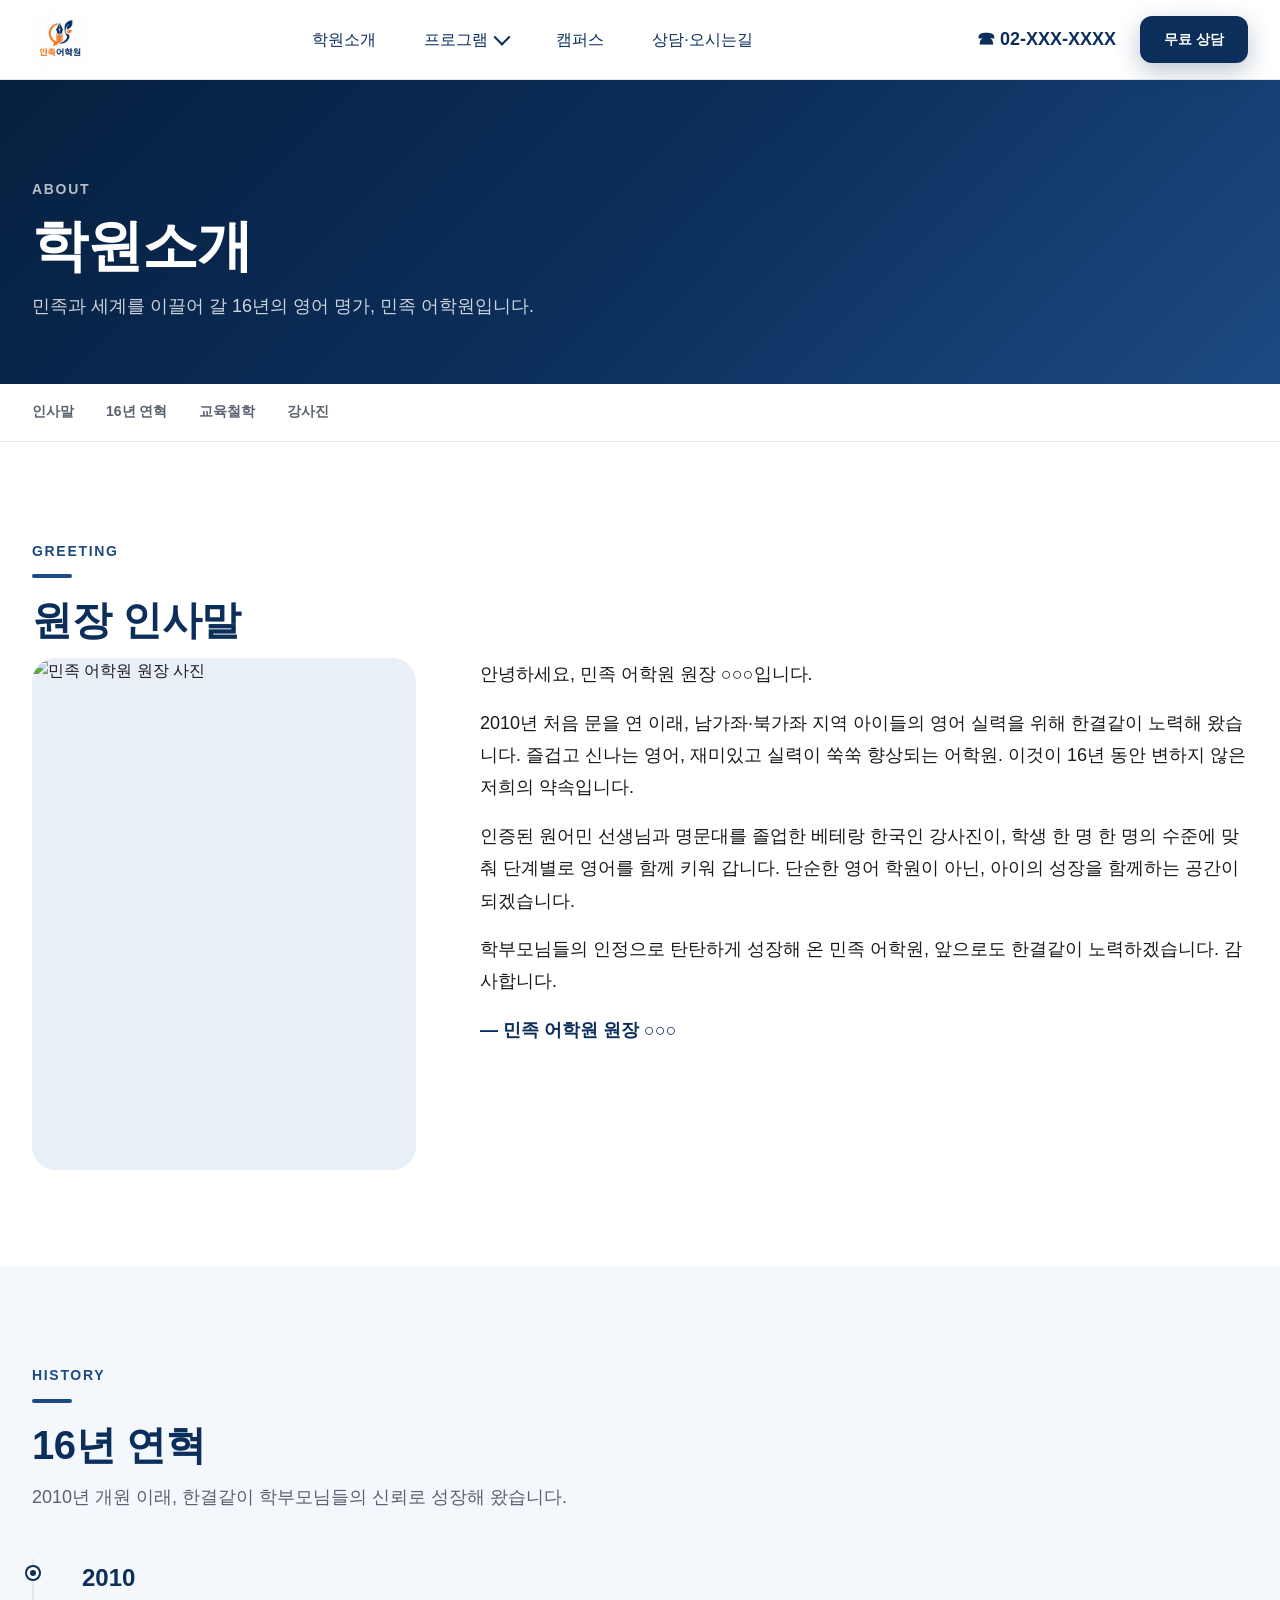
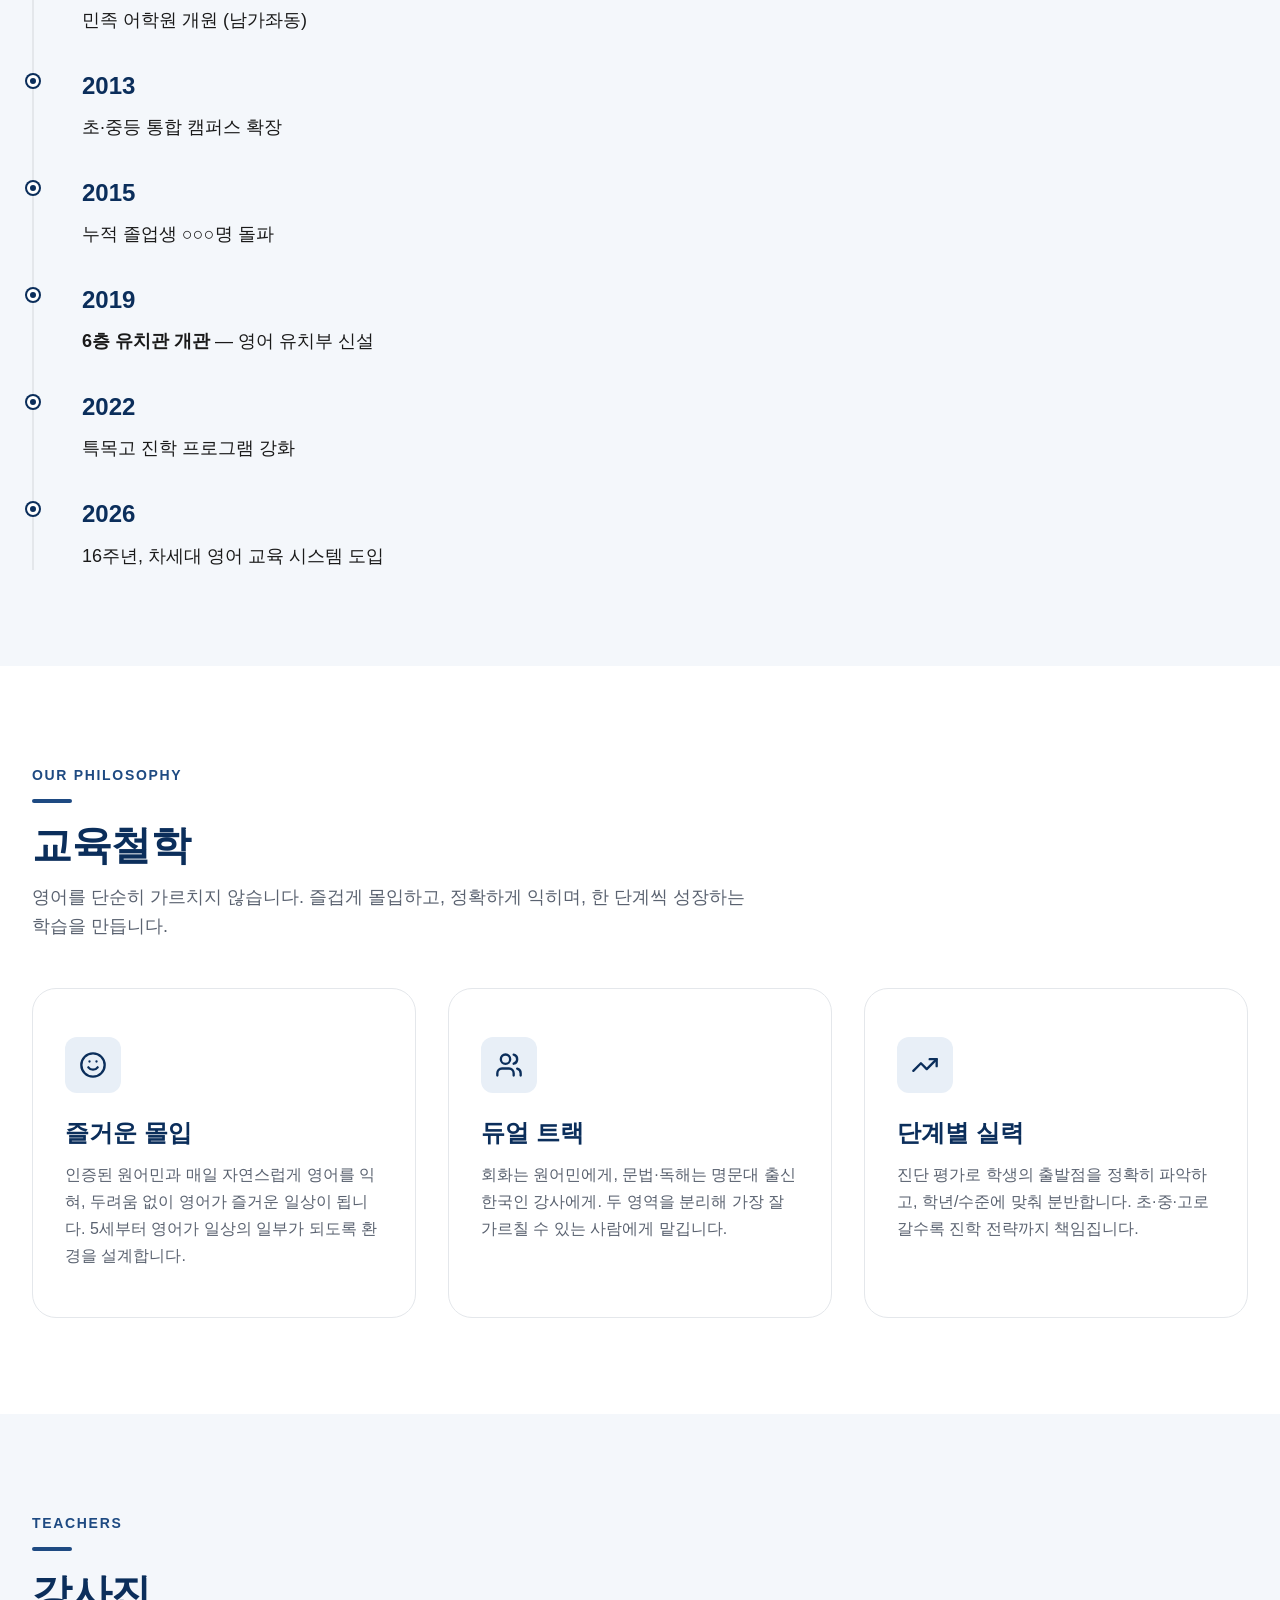
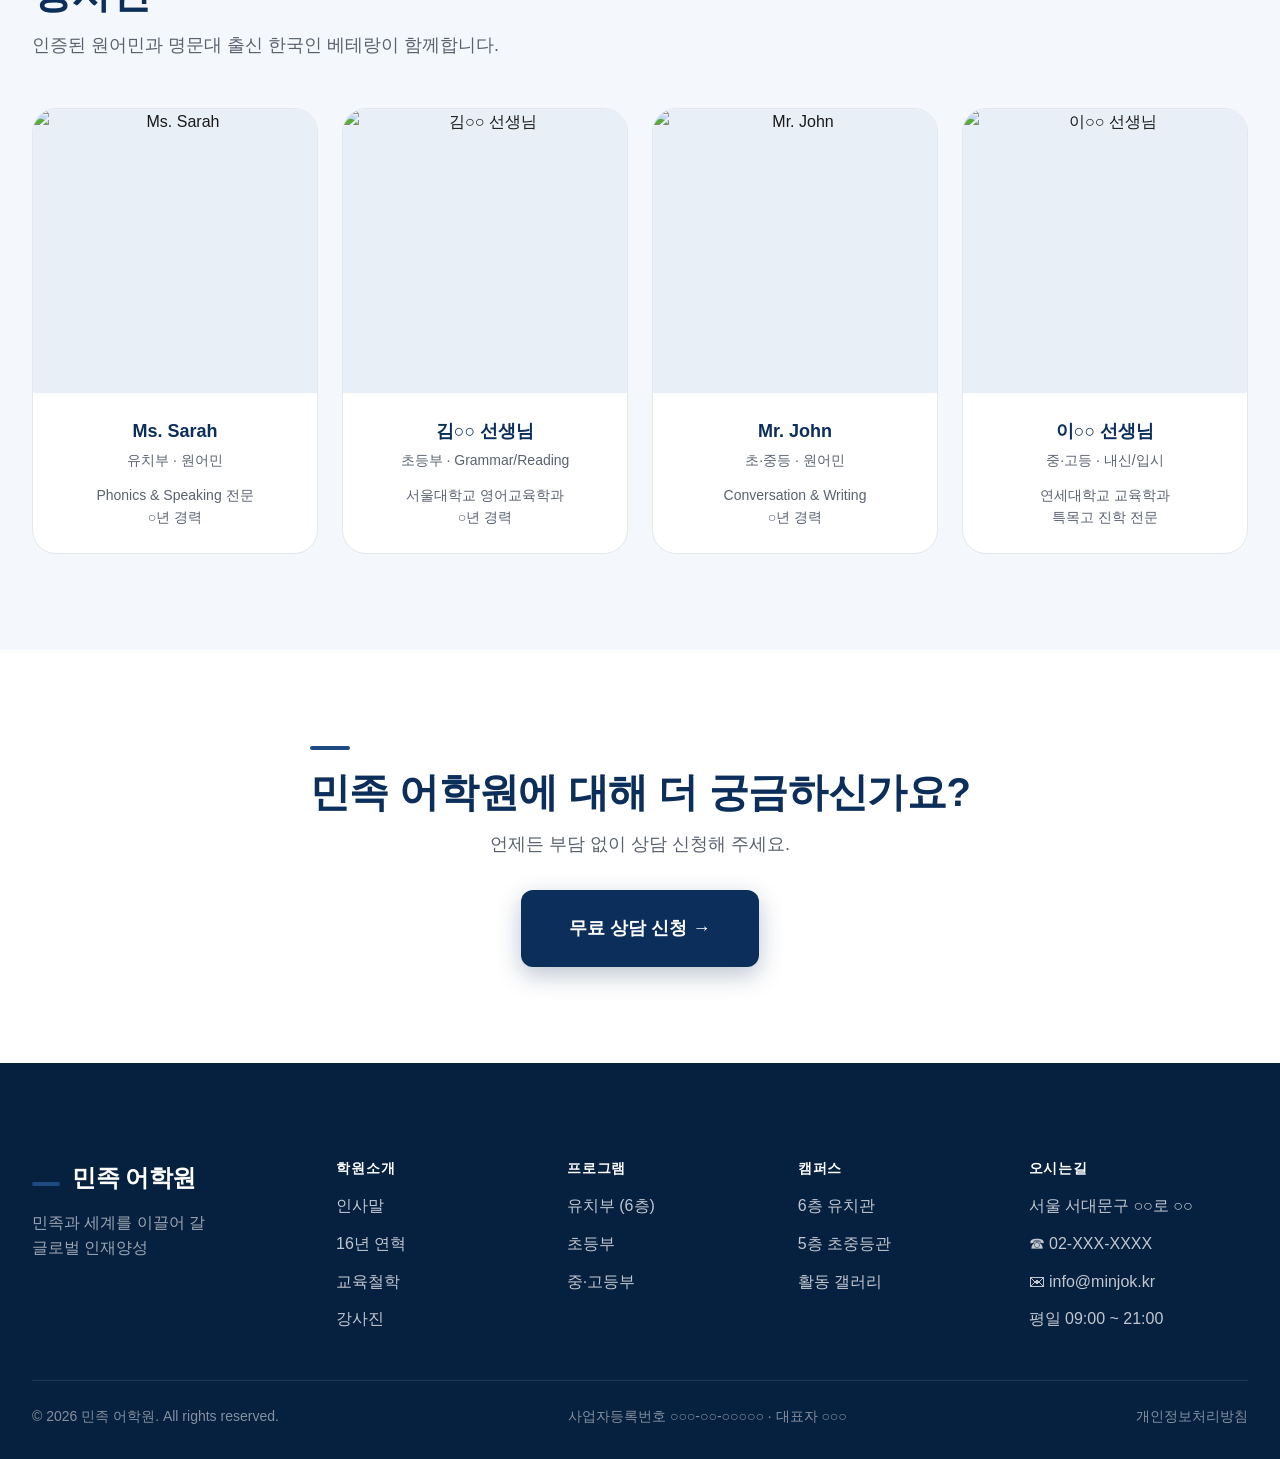
==== commit 19b2f430: "Add favicon set (browser tab + iOS home screen icon) Generated four sizes from the existing logo.web" ====
--- a/about.html
+++ b/about.html
@@ -6,10 +6,15 @@
   <title>학원소개 — 민족 어학원</title>
   <meta name="description" content="2010년 개원, 16년 역사의 민족 어학원. 원장 인사말, 연혁, 교육철학, 강사진 소개." />
   <link rel="stylesheet" as="style" crossorigin href="https://cdn.jsdelivr.net/gh/orioncactus/pretendard@v1.3.9/dist/web/static/pretendard.min.css" />
-  <link rel="stylesheet" href="/assets/css/main.css" />
+  <link rel="stylesheet" href="assets/css/main.css" />
+
+  <link rel="icon" type="image/png" sizes="32x32" href="assets/img/favicon-32.png" />
+  <link rel="icon" type="image/png" sizes="16x16" href="assets/img/favicon-16.png" />
+  <link rel="apple-touch-icon" sizes="180x180" href="assets/img/apple-touch-icon.png" />
+  <link rel="shortcut icon" href="assets/img/favicon.ico" />
 </head>
 <body>
-  <div data-include="/partials/header.html"></div>
+  <div data-include="partials/header.html"></div>
 
   <main>
     <section class="page-hero">
@@ -177,7 +182,7 @@
     </section>
   </main>
 
-  <div data-include="/partials/footer.html"></div>
-  <script src="/assets/js/main.js"></script>
+  <div data-include="partials/footer.html"></div>
+  <script src="assets/js/main.js"></script>
 </body>
 </html>
--- a/assets/css/main.css
+++ b/assets/css/main.css
@@ -300,6 +300,19 @@
   color: var(--color-primary);
   letter-spacing: -0.02em;
 }
+/* Image-based brand (header). Footer keeps the text variant. */
+.brand--logo {
+  align-items: center;
+  gap: 0;
+}
+.brand--logo img {
+  height: 56px;
+  width: auto;
+  display: block;
+}
+@media (max-width: 767px) {
+  .brand--logo img { height: 44px; }
+}
 .brand__mark {
   display: inline-block;
   width: 28px;
@@ -452,21 +465,51 @@
   align-items: center;
   color: #fff;
   overflow: hidden;
+  /* Fallback gradient if photo missing */
   background: linear-gradient(135deg, #06203F 0%, #0B2E5B 50%, #1E4A82 100%);
 }
+.hero__bg {
+  /* Background photo layer. Replace assets/img/hero.png (or .jpg/.webp)
+     and adjust the url() if you change the extension.
+     NOTE: url() in CSS resolves relative to the CSS file itself
+     (assets/css/main.css), so we go up one level to reach assets/img/. */
+  position: absolute;
+  inset: 0;
+  background-image: url('../img/hero.webp');
+  background-size: cover;
+  background-position: center right;
+  z-index: 0;
+}
 .hero::after {
-  /* placeholder image overlay - replace with real photo */
+  /* Horizontal gradient overlay:
+     - left side darker so the slogan stays legible
+     - right side mostly clear so the photo's main subject is visible */
   content: "";
   position: absolute;
   inset: 0;
-  background-image:
-    radial-gradient(circle at 20% 30%, rgba(201, 169, 97, 0.15) 0%, transparent 40%),
-    radial-gradient(circle at 80% 70%, rgba(30, 74, 130, 0.4) 0%, transparent 40%);
+  background: linear-gradient(
+    90deg,
+    rgba(6, 32, 63, 0.92) 0%,
+    rgba(6, 32, 63, 0.78) 30%,
+    rgba(6, 32, 63, 0.35) 65%,
+    rgba(6, 32, 63, 0.10) 100%
+  );
+  z-index: 1;
   pointer-events: none;
+}
+@media (max-width: 767px) {
+  /* On mobile the text overlaps the whole image, so darken uniformly */
+  .hero::after {
+    background: linear-gradient(
+      180deg,
+      rgba(6, 32, 63, 0.78) 0%,
+      rgba(6, 32, 63, 0.80) 100%
+    );
+  }
 }
 .hero__inner {
   position: relative;
-  z-index: 1;
+  z-index: 2;
   padding: var(--sp-9) 0;
   max-width: 760px;
 }
@@ -500,6 +543,10 @@
 @media (max-width: 767px) {
   .hero { min-height: 520px; }
   .hero__sub { font-size: var(--fs-base); }
+  /* Center the slogan / sub / CTA on mobile */
+  .hero__inner { text-align: center; max-width: none; }
+  .hero__sub { margin-left: auto; margin-right: auto; }
+  .hero__actions { justify-content: center; }
 }
 
 /* -----------------------------
